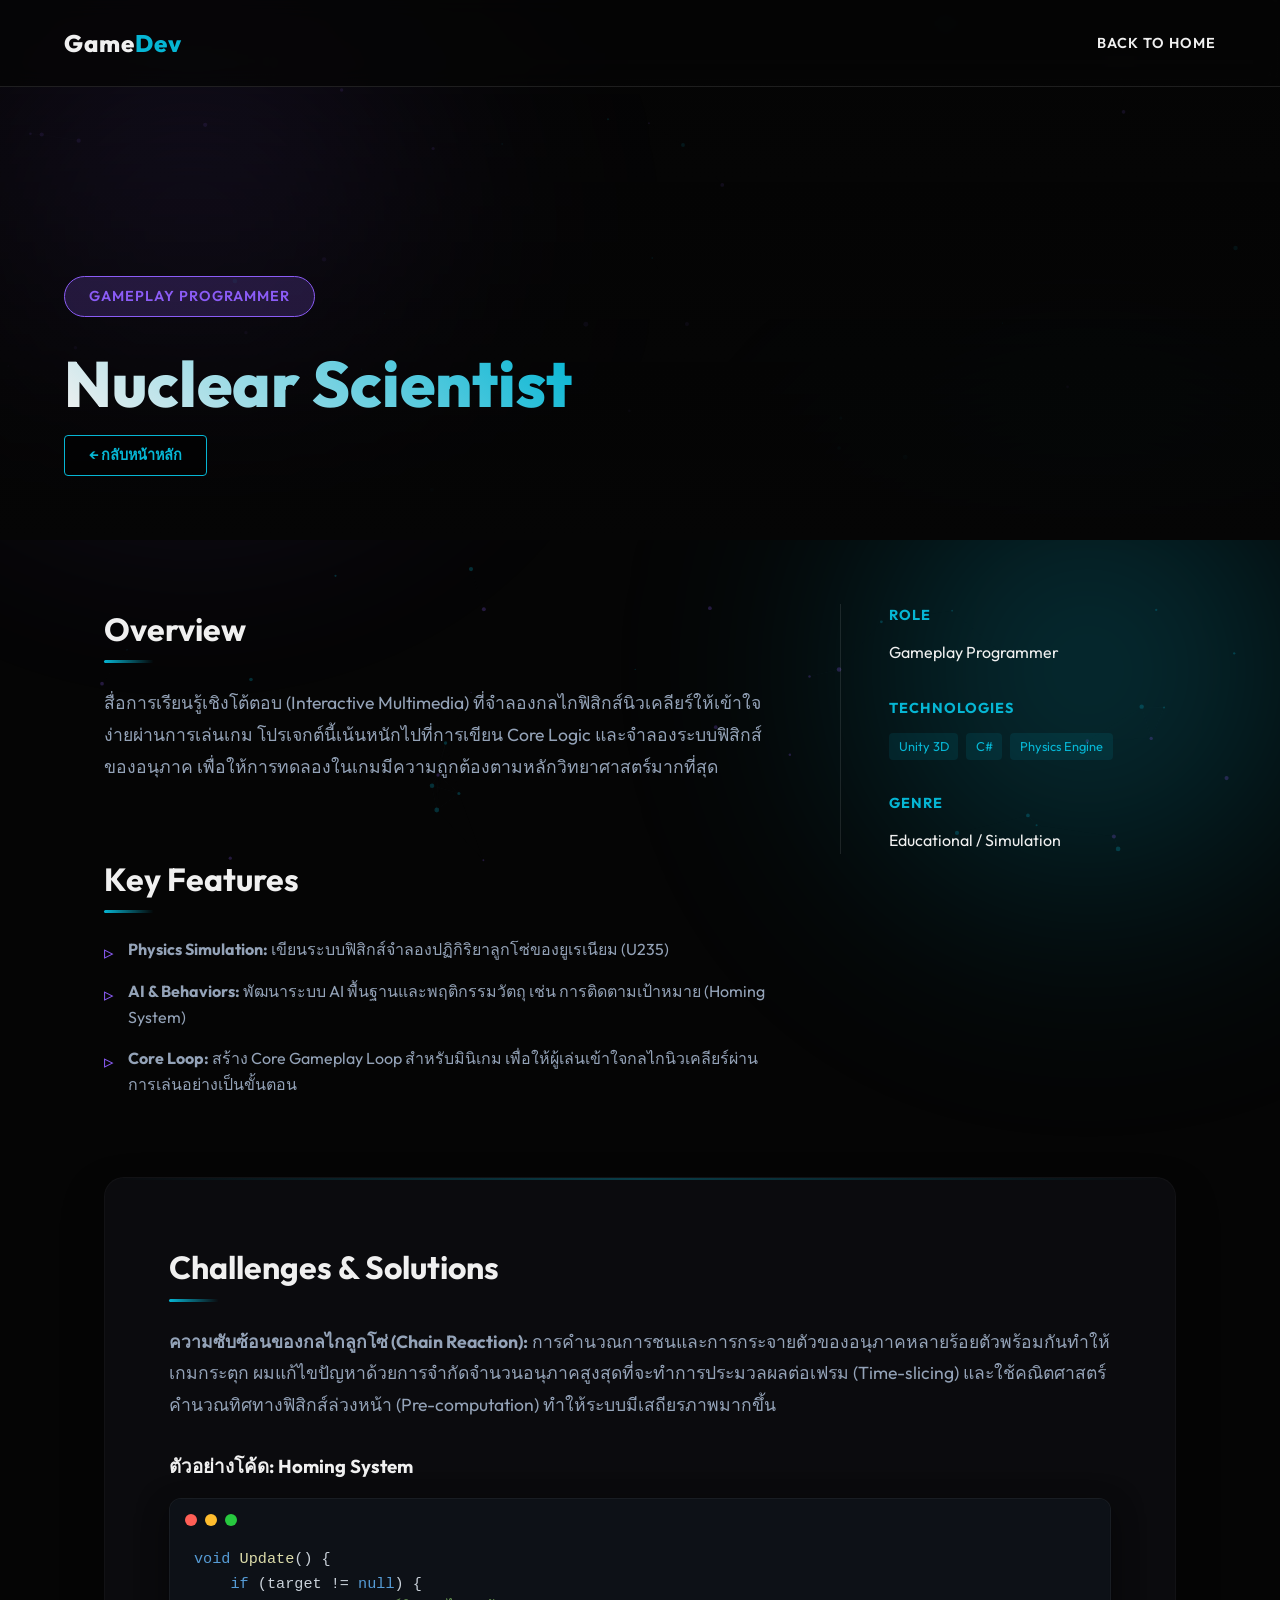
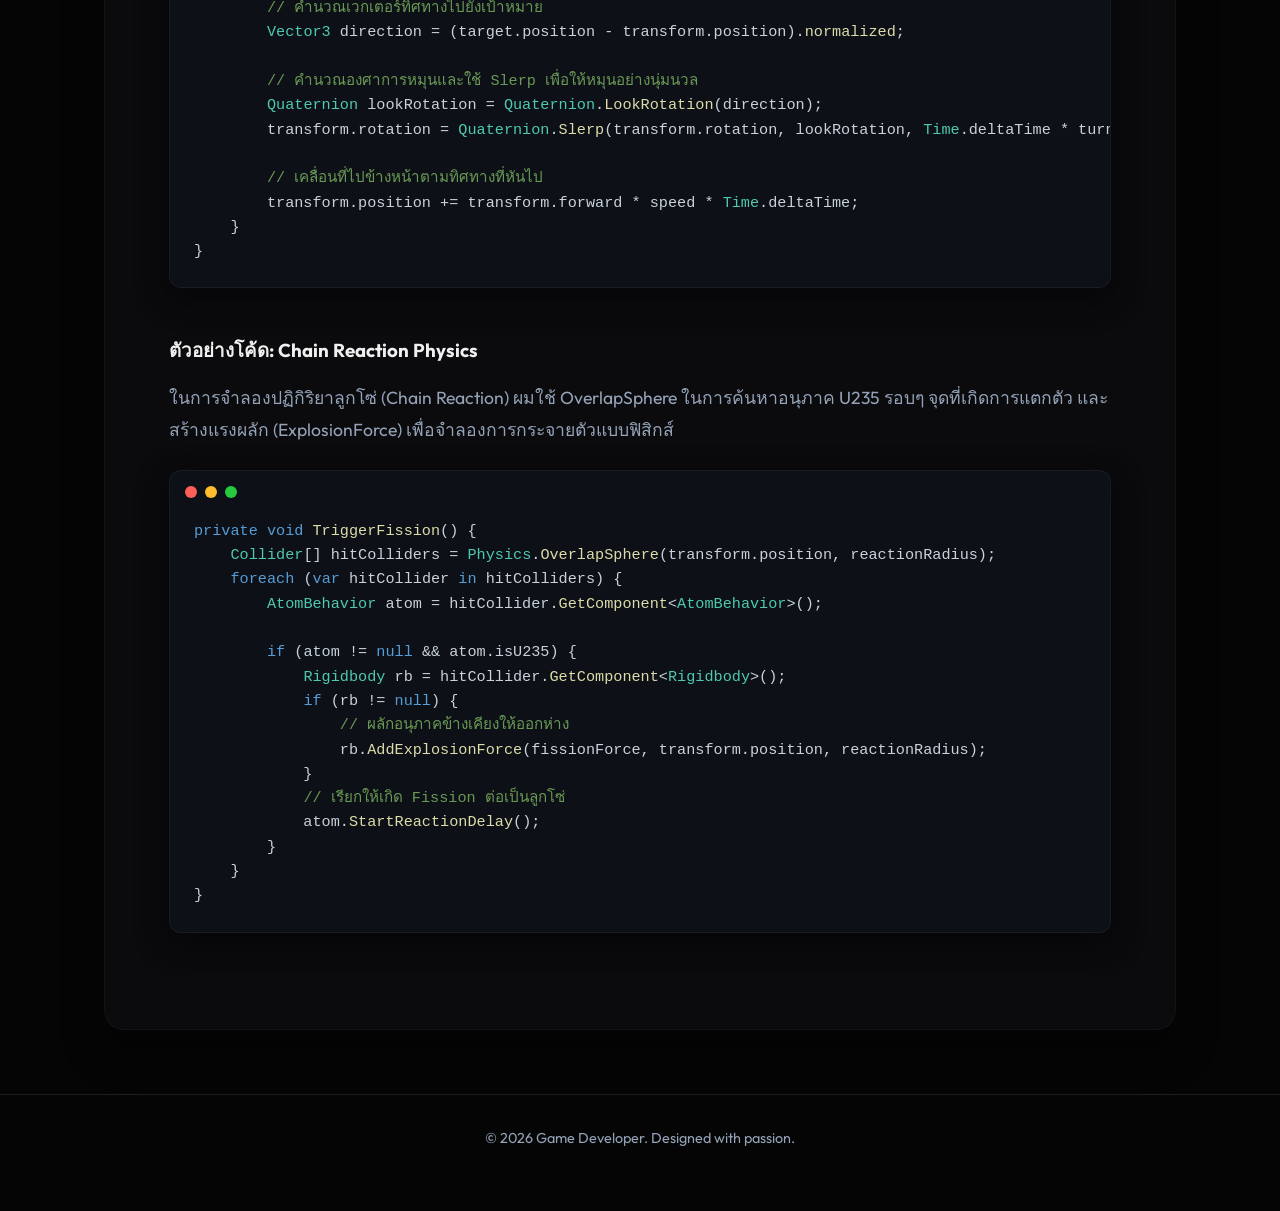
==== nuclear.html @ 1c3433eb "Add files via upload" ====
<!DOCTYPE html>
<html lang="th">
<head>
    <meta charset="UTF-8">
    <meta name="viewport" content="width=device-width, initial-scale=1.0">
    <title>Nuclear Scientist - Portfolio</title>
    <link href="https://fonts.googleapis.com/css2?family=Outfit:wght@300;400;600;800&display=swap" rel="stylesheet">
    <link rel="stylesheet" href="styles.css">
</head>
<body>
    <canvas id="bg-canvas"></canvas>
    
    <nav>
        <div class="logo">Game<span>Dev</span></div>
        <ul class="nav-links">
            <li><a href="index.html">Back to Home</a></li>
        </ul>
    </nav>

    <!-- Hero Section -->
    <header class="project-header" style="background-image: url('Image/Nuclear.png');">
        <div class="project-header-content">
            <span class="project-role-badge">Gameplay Programmer</span>
            <h1 class="project-title">Nuclear Scientist</h1>
            <a href="index.html#projects" class="btn btn-outline" style="background: rgba(0,0,0,0.5);">&larr; กลับหน้าหลัก</a>
        </div>
    </header>

    <main class="project-content">
        <div class="project-grid-layout">
            <!-- Left Column: Details -->
            <div class="project-main-info fade-in">
                <h2 class="project-section-title">Overview</h2>
                <p class="project-text">
                    สื่อการเรียนรู้เชิงโต้ตอบ (Interactive Multimedia) ที่จำลองกลไกฟิสิกส์นิวเคลียร์ให้เข้าใจง่ายผ่านการเล่นเกม 
                    โปรเจกต์นี้เน้นหนักไปที่การเขียน Core Logic และจำลองระบบฟิสิกส์ของอนุภาค เพื่อให้การทดลองในเกมมีความถูกต้องตามหลักวิทยาศาสตร์มากที่สุด
                </p>

                <h2 class="project-section-title" style="margin-top: 3rem;">Key Features</h2>
                <ul class="feature-list">
                    <li><strong>Physics Simulation:</strong> เขียนระบบฟิสิกส์จำลองปฏิกิริยาลูกโซ่ของยูเรเนียม (U235)</li>
                    <li><strong>AI & Behaviors:</strong> พัฒนาระบบ AI พื้นฐานและพฤติกรรมวัตถุ เช่น การติดตามเป้าหมาย (Homing System)</li>
                    <li><strong>Core Loop:</strong> สร้าง Core Gameplay Loop สำหรับมินิเกม เพื่อให้ผู้เล่นเข้าใจกลไกนิวเคลียร์ผ่านการเล่นอย่างเป็นขั้นตอน</li>
                </ul>
            </div>

            <!-- Right Column: Sidebar Info -->
            <div class="project-sidebar fade-in">
                <div class="sidebar-item">
                    <h4>Role</h4>
                    <p style="color: var(--text-primary);">Gameplay Programmer</p>
                </div>
                <div class="sidebar-item">
                    <h4>Technologies</h4>
                    <div class="tech-stack" style="flex-wrap: wrap;">
                        <span>Unity 3D</span>
                        <span>C#</span>
                        <span>Physics Engine</span>
                    </div>
                </div>
                <div class="sidebar-item">
                    <h4>Genre</h4>
                    <p style="color: var(--text-primary);">Educational / Simulation</p>
                </div>
            </div>
        </div>

        <!-- Code Section -->
        <div class="code-section fade-in">
            <h2 class="project-section-title">Challenges & Solutions</h2>
            <p class="project-text">
                <strong>ความซับซ้อนของกลไกลูกโซ่ (Chain Reaction):</strong> การคำนวณการชนและการกระจายตัวของอนุภาคหลายร้อยตัวพร้อมกันทำให้เกมกระตุก 
                ผมแก้ไขปัญหาด้วยการจำกัดจำนวนอนุภาคสูงสุดที่จะทำการประมวลผลต่อเฟรม (Time-slicing) และใช้คณิตศาสตร์คำนวณทิศทางฟิสิกส์ล่วงหน้า (Pre-computation) ทำให้ระบบมีเสถียรภาพมากขึ้น
            </p>
            
            <h3 style="color: var(--text-primary); margin: 2rem 0 1rem 0;">ตัวอย่างโค้ด: Homing System</h3>
            <pre class="code-snippet"><code><span class="code-keyword">void</span> <span class="code-function">Update</span>() {
    <span class="code-keyword">if</span> (target != <span class="code-keyword">null</span>) {
        <span class="code-comment">// คำนวณเวกเตอร์ทิศทางไปยังเป้าหมาย</span>
        <span class="code-type">Vector3</span> direction = (target.position - transform.position).<span class="code-function">normalized</span>;
        
        <span class="code-comment">// คำนวณองศาการหมุนและใช้ Slerp เพื่อให้หมุนอย่างนุ่มนวล</span>
        <span class="code-type">Quaternion</span> lookRotation = <span class="code-type">Quaternion</span>.<span class="code-function">LookRotation</span>(direction);
        transform.rotation = <span class="code-type">Quaternion</span>.<span class="code-function">Slerp</span>(transform.rotation, lookRotation, <span class="code-type">Time</span>.deltaTime * turnSpeed);
        
        <span class="code-comment">// เคลื่อนที่ไปข้างหน้าตามทิศทางที่หันไป</span>
        transform.position += transform.forward * speed * <span class="code-type">Time</span>.deltaTime;
    }
}</code></pre>

            <h3 style="color: var(--text-primary); margin: 3rem 0 1rem 0;">ตัวอย่างโค้ด: Chain Reaction Physics</h3>
            <p class="project-text">
                ในการจำลองปฏิกิริยาลูกโซ่ (Chain Reaction) ผมใช้ OverlapSphere ในการค้นหาอนุภาค U235 รอบๆ จุดที่เกิดการแตกตัว และสร้างแรงผลัก (ExplosionForce) เพื่อจำลองการกระจายตัวแบบฟิสิกส์
            </p>
            <pre class="code-snippet"><code><span class="code-keyword">private void</span> <span class="code-function">TriggerFission</span>() {
    <span class="code-type">Collider</span>[] hitColliders = <span class="code-type">Physics</span>.<span class="code-function">OverlapSphere</span>(transform.position, reactionRadius);
    <span class="code-keyword">foreach</span> (<span class="code-keyword">var</span> hitCollider <span class="code-keyword">in</span> hitColliders) {
        <span class="code-type">AtomBehavior</span> atom = hitCollider.<span class="code-function">GetComponent</span>&lt;<span class="code-type">AtomBehavior</span>&gt;();
        
        <span class="code-keyword">if</span> (atom != <span class="code-keyword">null</span> && atom.isU235) {
            <span class="code-type">Rigidbody</span> rb = hitCollider.<span class="code-function">GetComponent</span>&lt;<span class="code-type">Rigidbody</span>&gt;();
            <span class="code-keyword">if</span> (rb != <span class="code-keyword">null</span>) {
                <span class="code-comment">// ผลักอนุภาคข้างเคียงให้ออกห่าง</span>
                rb.<span class="code-function">AddExplosionForce</span>(fissionForce, transform.position, reactionRadius);
            }
            <span class="code-comment">// เรียกให้เกิด Fission ต่อเป็นลูกโซ่</span>
            atom.<span class="code-function">StartReactionDelay</span>(); 
        }
    }
}</code></pre>
        </div>
    </main>

    <footer>
        <p>&copy; 2026 Game Developer. Designed with passion.</p>
    </footer>

    <script src="script.js"></script>
</body>
</html>
---- styles.css ----
:root {
    --bg-color: #050505;
    --text-primary: #f0f0f0;
    --text-secondary: #94a3b8;
    --accent-primary: #8b5cf6;
    --accent-secondary: #06b6d4;
    --card-bg: rgba(255, 255, 255, 0.03);
    --card-border: rgba(255, 255, 255, 0.1);
    --font-main: 'Outfit', sans-serif;
}

* {
    margin: 0;
    padding: 0;
    box-sizing: border-box;
}

body {
    font-family: var(--font-main);
    background-color: var(--bg-color);
    color: var(--text-primary);
    line-height: 1.6;
    overflow-x: hidden;
}

/* Background Canvas */
#bg-canvas {
    position: fixed;
    top: 0;
    left: 0;
    width: 100vw;
    height: 100vh;
    z-index: -1;
    pointer-events: none;
    opacity: 0.6;
}

/* Navigation */
nav {
    display: flex;
    justify-content: space-between;
    align-items: center;
    padding: 1.5rem 5%;
    position: fixed;
    top: 0;
    width: 100%;
    z-index: 100;
    background: rgba(5, 5, 5, 0.8);
    backdrop-filter: blur(10px);
    border-bottom: 1px solid var(--card-border);
}

.logo {
    font-size: 1.5rem;
    font-weight: 800;
    letter-spacing: 1px;
}

.logo span {
    color: var(--accent-secondary);
}

.nav-links {
    display: flex;
    list-style: none;
    gap: 2rem;
}

.nav-links a {
    color: var(--text-primary);
    text-decoration: none;
    font-weight: 600;
    font-size: 0.9rem;
    text-transform: uppercase;
    letter-spacing: 1px;
    transition: color 0.3s ease;
}

.nav-links a:hover {
    color: var(--accent-primary);
}

/* Sections */
.section {
    padding: 6rem 5%;
    min-height: 100vh;
    display: flex;
    flex-direction: column;
    justify-content: center;
}

.section-title {
    font-size: 2.5rem;
    font-weight: 800;
    margin-bottom: 3rem;
    text-align: center;
    background: linear-gradient(to right, var(--text-primary), var(--text-secondary));
    -webkit-background-clip: text;
    -webkit-text-fill-color: transparent;
}

/* Hero Section */
.hero {
    height: 100vh;
    display: flex;
    align-items: center;
    padding: 0 5%;
}

.hero-content {
    max-width: 800px;
}

.subtitle {
    color: var(--accent-secondary);
    font-size: 1.2rem;
    font-weight: 600;
    margin-bottom: 1rem;
    text-transform: uppercase;
    letter-spacing: 2px;
}

.title {
    font-size: 4.5rem;
    font-weight: 800;
    line-height: 1.1;
    margin-bottom: 1.5rem;
}

.title span {
    background: linear-gradient(45deg, var(--accent-primary), var(--accent-secondary));
    -webkit-background-clip: text;
    -webkit-text-fill-color: transparent;
}

.description {
    font-size: 1.2rem;
    color: var(--text-secondary);
    margin-bottom: 2.5rem;
    max-width: 600px;
}

/* Buttons */
.btn {
    display: inline-block;
    padding: 0.8rem 2rem;
    border-radius: 4px;
    text-decoration: none;
    font-weight: 600;
    font-size: 1rem;
    transition: all 0.3s ease;
    cursor: pointer;
    border: none;
}

.btn-primary {
    background: linear-gradient(45deg, var(--accent-primary), var(--accent-secondary));
    color: white;
    box-shadow: 0 4px 15px rgba(139, 92, 246, 0.3);
}

.btn-primary:hover {
    transform: translateY(-2px);
    box-shadow: 0 6px 20px rgba(139, 92, 246, 0.5);
}

.btn-secondary {
    background: transparent;
    color: var(--text-primary);
    border: 1px solid var(--card-border);
    margin-left: 1rem;
}

.btn-secondary:hover {
    background: rgba(255, 255, 255, 0.05);
    border-color: var(--text-secondary);
}

.btn-outline {
    background: transparent;
    color: var(--accent-secondary);
    border: 1px solid var(--accent-secondary);
    padding: 0.5rem 1.5rem;
    font-size: 0.9rem;
}

.btn-outline:hover {
    background: var(--accent-secondary);
    color: #000;
}

.btn-large {
    padding: 1rem 3rem;
    font-size: 1.2rem;
}

/* About Section */
.about-grid {
    display: grid;
    grid-template-columns: 1fr 1fr;
    gap: 4rem;
    align-items: center;
}

.about-text p {
    color: var(--text-secondary);
    font-size: 1.1rem;
    margin-bottom: 1.5rem;
}

.skills h3 {
    font-size: 1.5rem;
    margin-bottom: 1.5rem;
    color: var(--text-primary);
}

.skill-tags {
    display: flex;
    flex-wrap: wrap;
    gap: 1rem;
}

.tag {
    background: var(--card-bg);
    border: 1px solid var(--card-border);
    padding: 0.5rem 1rem;
    border-radius: 20px;
    font-size: 0.9rem;
    color: var(--text-secondary);
    transition: all 0.3s ease;
}

.tag:hover {
    border-color: var(--accent-secondary);
    color: var(--accent-secondary);
    transform: translateY(-2px);
}

/* Projects Section */
.project-grid {
    display: grid;
    grid-template-columns: repeat(auto-fit, minmax(300px, 1fr));
    gap: 2rem;
}

.project-card {
    background: var(--card-bg);
    border: 1px solid var(--card-border);
    border-radius: 12px;
    overflow: hidden;
    transition: all 0.4s ease;
    backdrop-filter: blur(5px);
}

.project-card:hover {
    transform: translateY(-10px);
    border-color: var(--accent-primary);
    box-shadow: 0 10px 30px rgba(139, 92, 246, 0.2);
}

.project-image {
    width: 100%;
    height: 200px;
    background-size: cover;
    background-position: center;
    border-bottom: 1px solid var(--card-border);
    transition: transform 0.5s ease;
}

.project-card:hover .project-image {
    transform: scale(1.05);
}

.project-info {
    padding: 2rem;
    background: var(--card-bg);
    position: relative;
    z-index: 1;
}

.project-info h3 {
    font-size: 1.5rem;
    margin-bottom: 0.5rem;
}

.project-info p {
    color: var(--text-secondary);
    font-size: 0.95rem;
    margin-bottom: 1.5rem;
}

.tech-stack {
    display: flex;
    gap: 0.5rem;
    margin-bottom: 1.5rem;
}

.tech-stack span {
    font-size: 0.8rem;
    color: var(--accent-secondary);
    background: rgba(6, 182, 212, 0.1);
    padding: 0.2rem 0.6rem;
    border-radius: 4px;
}

/* Contact Section */
.contact-container {
    text-align: center;
    max-width: 600px;
    margin: 0 auto;
}

.contact-container p {
    color: var(--text-secondary);
    font-size: 1.2rem;
    margin-bottom: 2.5rem;
}

.social-links {
    margin-top: 3rem;
    display: flex;
    justify-content: center;
    gap: 2rem;
}

.social-links a {
    color: var(--text-secondary);
    text-decoration: none;
    font-size: 1rem;
    transition: color 0.3s ease;
}

.social-links a:hover {
    color: var(--accent-primary);
}

/* Footer */
footer {
    text-align: center;
    padding: 2rem;
    border-top: 1px solid var(--card-border);
    color: var(--text-secondary);
    font-size: 0.9rem;
}

/* Animations */
.fade-in {
    opacity: 0;
    transform: translateY(30px);
    transition: opacity 0.8s ease, transform 0.8s ease;
}

.fade-in.appear {
    opacity: 1;
    transform: translateY(0);
}

/* Responsive */
@media (max-width: 768px) {
    .title {
        font-size: 3rem;
    }
    
    .about-grid {
        grid-template-columns: 1fr;
    }
    
    .nav-links {
        display: none; /* Add a hamburger menu for real implementation */
    }
}

/* Modal Styles */
.modal {
    display: none; 
    position: fixed; 
    z-index: 1000; 
    left: 0;
    top: 0;
    width: 100%; 
    height: 100%; 
    overflow: auto; 
    background-color: rgba(0, 0, 0, 0.8); 
    backdrop-filter: blur(5px);
    opacity: 0;
    transition: opacity 0.3s ease;
}

.modal.show {
    display: block;
    opacity: 1;
}

.modal-content {
    background-color: var(--bg-color);
    margin: 5% auto; 
    padding: 2rem;
    border: 1px solid var(--card-border);
    border-radius: 12px;
    width: 80%;
    max-width: 800px;
    position: relative;
    transform: translateY(-50px);
    transition: transform 0.3s ease;
    box-shadow: 0 10px 30px rgba(139, 92, 246, 0.2);
}

.modal.show .modal-content {
    transform: translateY(0);
}

.close-modal {
    color: var(--text-secondary);
    float: right;
    font-size: 28px;
    font-weight: bold;
    cursor: pointer;
    transition: color 0.3s ease;
}

.close-modal:hover,
.close-modal:focus {
    color: var(--accent-primary);
    text-decoration: none;
    cursor: pointer;
}

.modal-image {
    width: 100%;
    height: auto;
    max-height: 400px;
    object-fit: cover;
    border-radius: 8px;
    margin-bottom: 1.5rem;
    border: 1px solid var(--card-border);
}

.modal-title {
    font-size: 2rem;
    margin-bottom: 1rem;
    color: var(--text-primary);
}

.modal-body h3 {
    color: var(--accent-secondary);
    margin-top: 1.5rem;
    margin-bottom: 0.5rem;
    font-size: 1.2rem;
}

.modal-body p, .modal-body ul {
    color: var(--text-secondary);
    margin-bottom: 1rem;
    line-height: 1.6;
}

.modal-body ul {
    padding-left: 1.5rem;
}

.modal-body li {
    margin-bottom: 0.5rem;
}

/* Code Snippet Styles */
pre.code-snippet {
    background-color: #0d1117;
    border: 1px solid rgba(255,255,255,0.05);
    border-radius: 12px;
    padding: 3rem 1.5rem 1.5rem 1.5rem;
    overflow-x: auto;
    margin-bottom: 2rem;
    font-family: 'Consolas', 'Courier New', monospace;
    font-size: 0.95rem;
    color: #c9d1d9;
    position: relative;
    box-shadow: 0 10px 30px rgba(0,0,0,0.5);
}

pre.code-snippet::before {
    content: '';
    position: absolute;
    top: 15px;
    left: 15px;
    width: 12px;
    height: 12px;
    border-radius: 50%;
    background: #ff5f56;
    box-shadow: 20px 0 0 #ffbd2e, 40px 0 0 #27c93f;
}

pre.code-snippet code {
    white-space: pre;
}

/* Syntax Highlighting Colors */
.code-keyword { color: #569cd6; }
.code-type { color: #4ec9b0; }
.code-function { color: #dcdcaa; }
.code-string { color: #ce9178; }
.code-comment { color: #6a9955; }
.code-number { color: #b5cea8; }

/* Portfolio Case Study Layout */
.project-header {
    position: relative;
    width: 100%;
    height: 60vh;
    min-height: 400px;
    display: flex;
    align-items: flex-end;
    padding: 4rem 5%;
    background-size: cover;
    background-position: center;
    background-attachment: fixed;
}

.project-header::before {
    content: '';
    position: absolute;
    top: 0;
    left: 0;
    width: 100%;
    height: 100%;
    background: linear-gradient(to top, var(--bg-color) 0%, rgba(5, 5, 5, 0.4) 100%);
}

.project-header-content {
    position: relative;
    z-index: 10;
    max-width: 1000px;
}

.project-title {
    font-size: 4rem;
    font-weight: 800;
    margin-bottom: 1rem;
    line-height: 1.1;
    background: linear-gradient(45deg, var(--text-primary), var(--accent-secondary));
    -webkit-background-clip: text;
    -webkit-text-fill-color: transparent;
}

.project-role-badge {
    display: inline-block;
    background: rgba(139, 92, 246, 0.2);
    color: var(--accent-primary);
    border: 1px solid var(--accent-primary);
    padding: 0.5rem 1.5rem;
    border-radius: 30px;
    font-weight: 600;
    margin-bottom: 2rem;
    letter-spacing: 1px;
    text-transform: uppercase;
    font-size: 0.9rem;
}

.project-content {
    padding: 4rem 5%;
    max-width: 1200px;
    margin: 0 auto;
}

.project-grid-layout {
    display: grid;
    grid-template-columns: 2fr 1fr;
    gap: 4rem;
    margin-bottom: 4rem;
}

@media (max-width: 900px) {
    .project-grid-layout {
        grid-template-columns: 1fr;
    }
}

.project-section-title {
    font-size: 2rem;
    color: var(--text-primary);
    margin-bottom: 2rem;
    border-left: none;
    padding-left: 0;
    position: relative;
    display: inline-block;
}

.project-section-title::after {
    content: '';
    position: absolute;
    bottom: -8px;
    left: 0;
    width: 50px;
    height: 3px;
    background: linear-gradient(90deg, var(--accent-secondary), transparent);
    border-radius: 2px;
}

.project-text {
    color: var(--text-secondary);
    font-size: 1.1rem;
    line-height: 1.8;
    margin-bottom: 1.5rem;
}

.project-sidebar {
    background: transparent;
    border: none;
    border-left: 1px solid rgba(255, 255, 255, 0.1);
    border-radius: 0;
    padding: 0 0 0 3rem;
    height: fit-content;
}

.sidebar-item {
    margin-bottom: 2rem;
}

.sidebar-item:last-child {
    margin-bottom: 0;
}

.sidebar-item h4 {
    color: var(--accent-secondary);
    margin-bottom: 0.8rem;
    text-transform: uppercase;
    font-size: 0.9rem;
    letter-spacing: 1px;
}

.feature-list {
    list-style: none;
}

.feature-list li {
    color: var(--text-secondary);
    margin-bottom: 1rem;
    padding-left: 1.5rem;
    position: relative;
    line-height: 1.6;
}

.feature-list li::before {
    content: '▹';
    position: absolute;
    left: 0;
    color: var(--accent-primary);
    font-size: 1.2rem;
}

.code-section {
    margin-top: 4rem;
    background: rgba(15, 15, 20, 0.6);
    border: 1px solid rgba(255, 255, 255, 0.03);
    border-radius: 20px;
    padding: 4rem;
    position: relative;
    overflow: hidden;
    box-shadow: 0 20px 40px rgba(0,0,0,0.4);
}

.code-section::before {
    content: '';
    position: absolute;
    top: 0; left: 0; width: 100%; height: 2px;
    background: linear-gradient(90deg, transparent, var(--accent-secondary), transparent);
    opacity: 0.3;
}


/* Premium Hero Showcase */
.premium-hero {
    display: flex;
    justify-content: space-between;
    align-items: center;
    max-width: 1400px;
    margin: 0 auto;
    padding-top: 5rem;
}
.premium-hero .hero-content {
    flex: 1;
    max-width: 600px;
    z-index: 10;
}
.hero-badge {
    display: inline-block;
    padding: 0.5rem 1rem;
    background: rgba(139, 92, 246, 0.15);
    border: 1px solid rgba(139, 92, 246, 0.3);
    color: var(--accent-secondary);
    border-radius: 50px;
    font-size: 0.9rem;
    font-weight: 600;
    margin-bottom: 1.5rem;
    letter-spacing: 1px;
    text-transform: uppercase;
}
.hero-showcase {
    flex: 1;
    display: flex;
    justify-content: flex-end;
    align-items: center;
    perspective: 1200px;
    height: 100vh;
}
.showcase-container {
    position: relative;
    width: 450px;
    height: 300px;
    transform-style: preserve-3d;
    transform: rotateY(-15deg) rotateX(5deg);
    animation: floatShowcase 6s ease-in-out infinite;
}
.sc-card {
    position: absolute;
    top: 0; left: 0;
    width: 100%; height: 100%;
    background-size: cover;
    background-position: center;
    border-radius: 16px;
    box-shadow: 0 30px 60px rgba(0,0,0,0.6), 0 0 0 1px rgba(255,255,255,0.1);
    transition: all 0.5s cubic-bezier(0.25, 1, 0.5, 1);
}
.sc-card::after {
    content: '';
    position: absolute;
    inset: 0;
    border-radius: 16px;
    background: linear-gradient(135deg, rgba(255,255,255,0.1) 0%, transparent 100%);
}
.sc-card-1 {
    transform: translateZ(50px);
    z-index: 3;
}
.sc-card-2 {
    transform: translateZ(-20px) translateX(-40px) translateY(-30px);
    opacity: 0.8;
    z-index: 2;
    filter: brightness(0.6);
}
.sc-card-3 {
    transform: translateZ(-90px) translateX(40px) translateY(40px);
    opacity: 0.5;
    z-index: 1;
    filter: brightness(0.4);
}
.showcase-container:hover .sc-card-1 {
    transform: translateZ(80px) rotateY(-5deg);
}
.showcase-container:hover .sc-card-2 {
    transform: translateZ(-10px) translateX(-60px) translateY(-40px) rotateY(-5deg);
    opacity: 0.9;
    filter: brightness(0.8);
}
.showcase-container:hover .sc-card-3 {
    transform: translateZ(-80px) translateX(60px) translateY(50px) rotateY(-5deg);
    opacity: 0.7;
    filter: brightness(0.6);
}
@keyframes floatShowcase {
    0%, 100% { transform: rotateY(-15deg) rotateX(5deg) translateY(0); }
    50% { transform: rotateY(-15deg) rotateX(5deg) translateY(-20px); }
}
/* Responsive for mobile */
@media (max-width: 992px) {
    .premium-hero { flex-direction: column; text-align: center; justify-content: center; }
    .hero-showcase { display: none; }
}
/* Ambient Glow Background */
body::before, body::after {
    content: '';
    position: fixed;
    width: 50vw;
    height: 50vw;
    max-width: 800px;
    max-height: 800px;
    border-radius: 50%;
    filter: blur(120px);
    z-index: -3;
    opacity: 0.35;
    animation: floatGlow 20s infinite alternate ease-in-out;
    pointer-events: none;
}
body::before {
    background: radial-gradient(circle, var(--accent-primary) 0%, transparent 70%);
    top: -10%;
    left: -10%;
}
body::after {
    background: radial-gradient(circle, var(--accent-secondary) 0%, transparent 70%);
    bottom: -10%;
    right: -10%;
    animation-delay: -10s;
}
@keyframes floatGlow {
    0% { transform: translate(0, 0) scale(1); }
    50% { transform: translate(10%, 5%) scale(1.1); }
    100% { transform: translate(-5%, 15%) scale(1.2); }
}

/* Profile Image Updates */
.about-grid {
    grid-template-columns: 280px 1.5fr 1fr;
    gap: 3rem;
}
.profile-frame {
    width: 250px;
    height: 250px;
    border-radius: 50%;
    overflow: hidden;
    border: 3px solid rgba(255,255,255,0.05);
    box-shadow: 0 10px 30px rgba(0,0,0,0.5), 0 0 0 6px rgba(139, 92, 246, 0.15);
    margin: 0 auto;
    transition: transform 0.3s ease, box-shadow 0.3s ease;
}
.profile-frame:hover {
    transform: translateY(-5px);
    box-shadow: 0 15px 35px rgba(0,0,0,0.6), 0 0 0 6px rgba(139, 92, 246, 0.3);
}
.profile-frame img {
    width: 100%;
    height: 100%;
    object-fit: cover;
}
@media (max-width: 992px) {
    .about-grid { grid-template-columns: 1fr; }
    .about-image { margin-bottom: 2rem; }
}

/* Override for equal height project cards */
.project-card {
    display: flex !important;
    flex-direction: column !important;
    height: 100% !important;
}

.project-info {
    display: flex !important;
    flex-direction: column !important;
    flex-grow: 1 !important;
}

.project-info .btn {
    margin-top: auto !important;
    align-self: flex-start !important;
}

/* Fix for stretched grid rows */
.project-grid {
    align-content: start !important;
}

.projects-slider-track {
    align-items: flex-start !important;
}
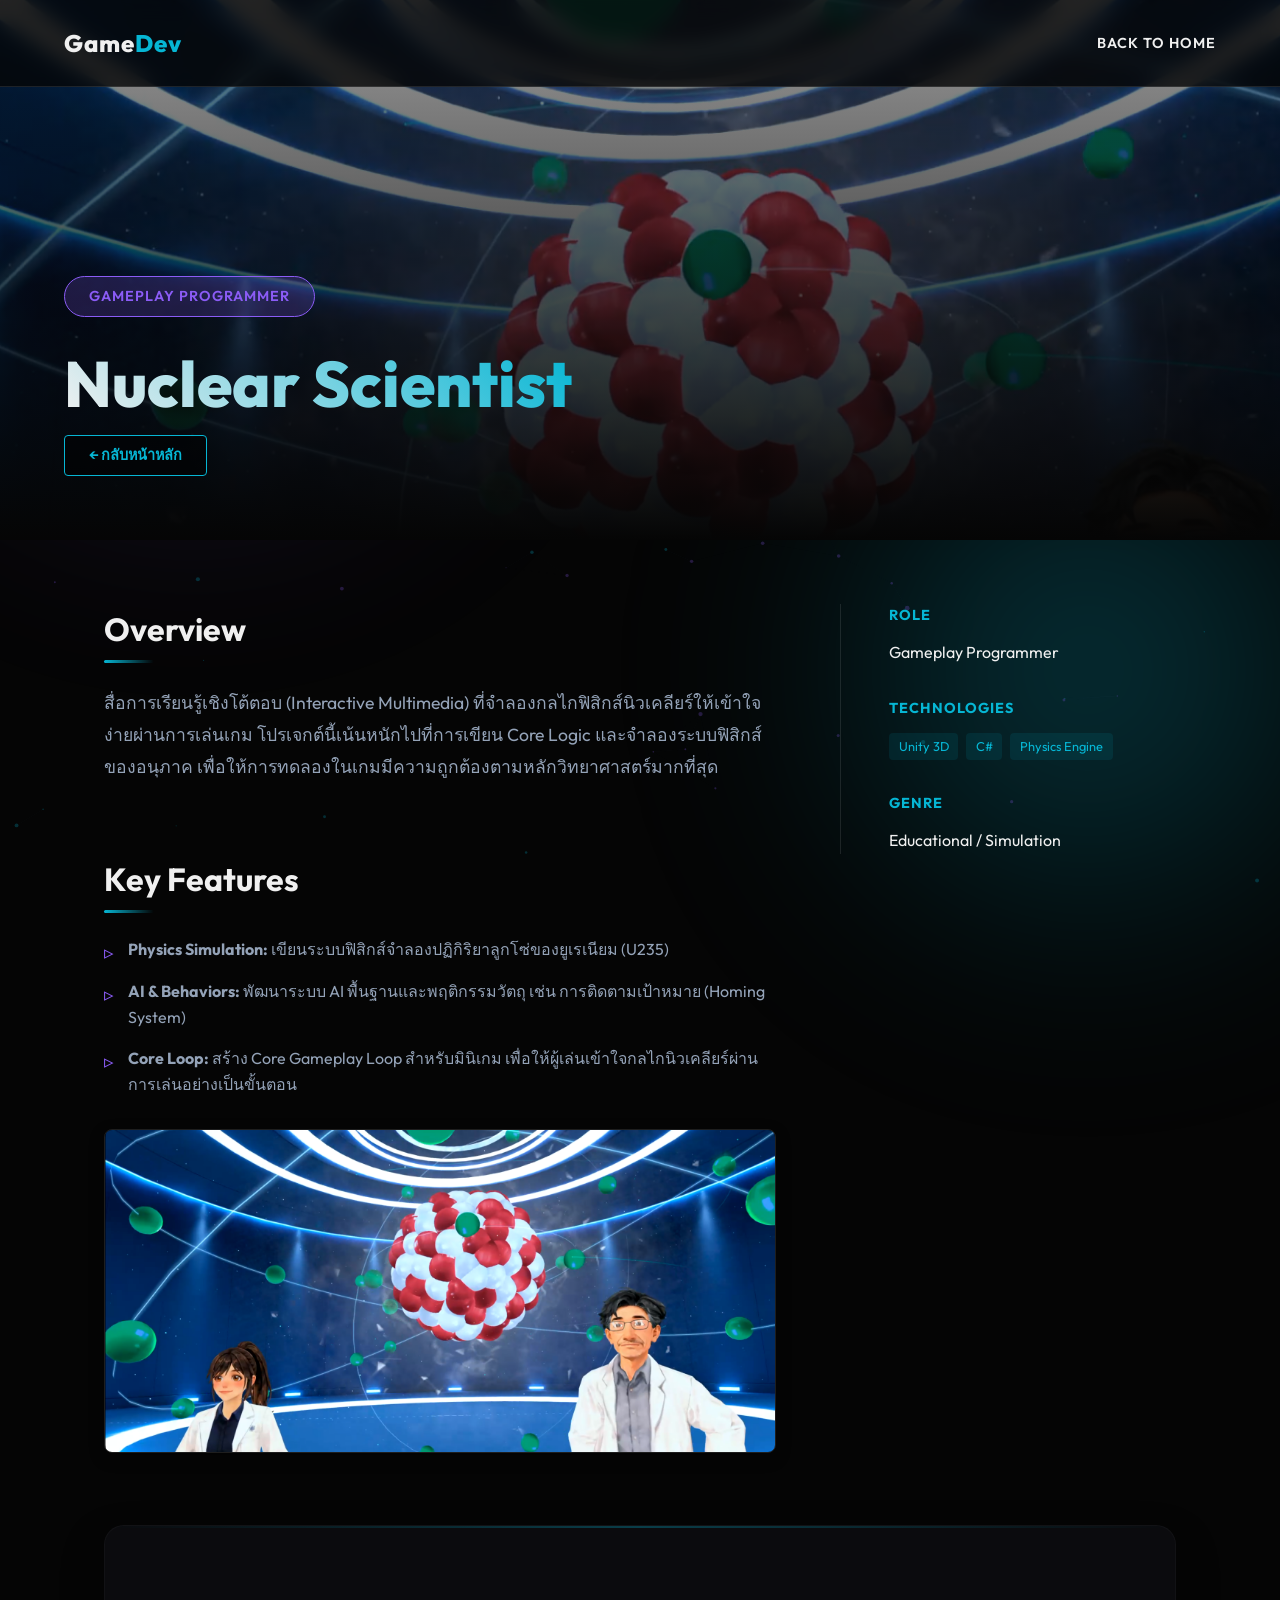
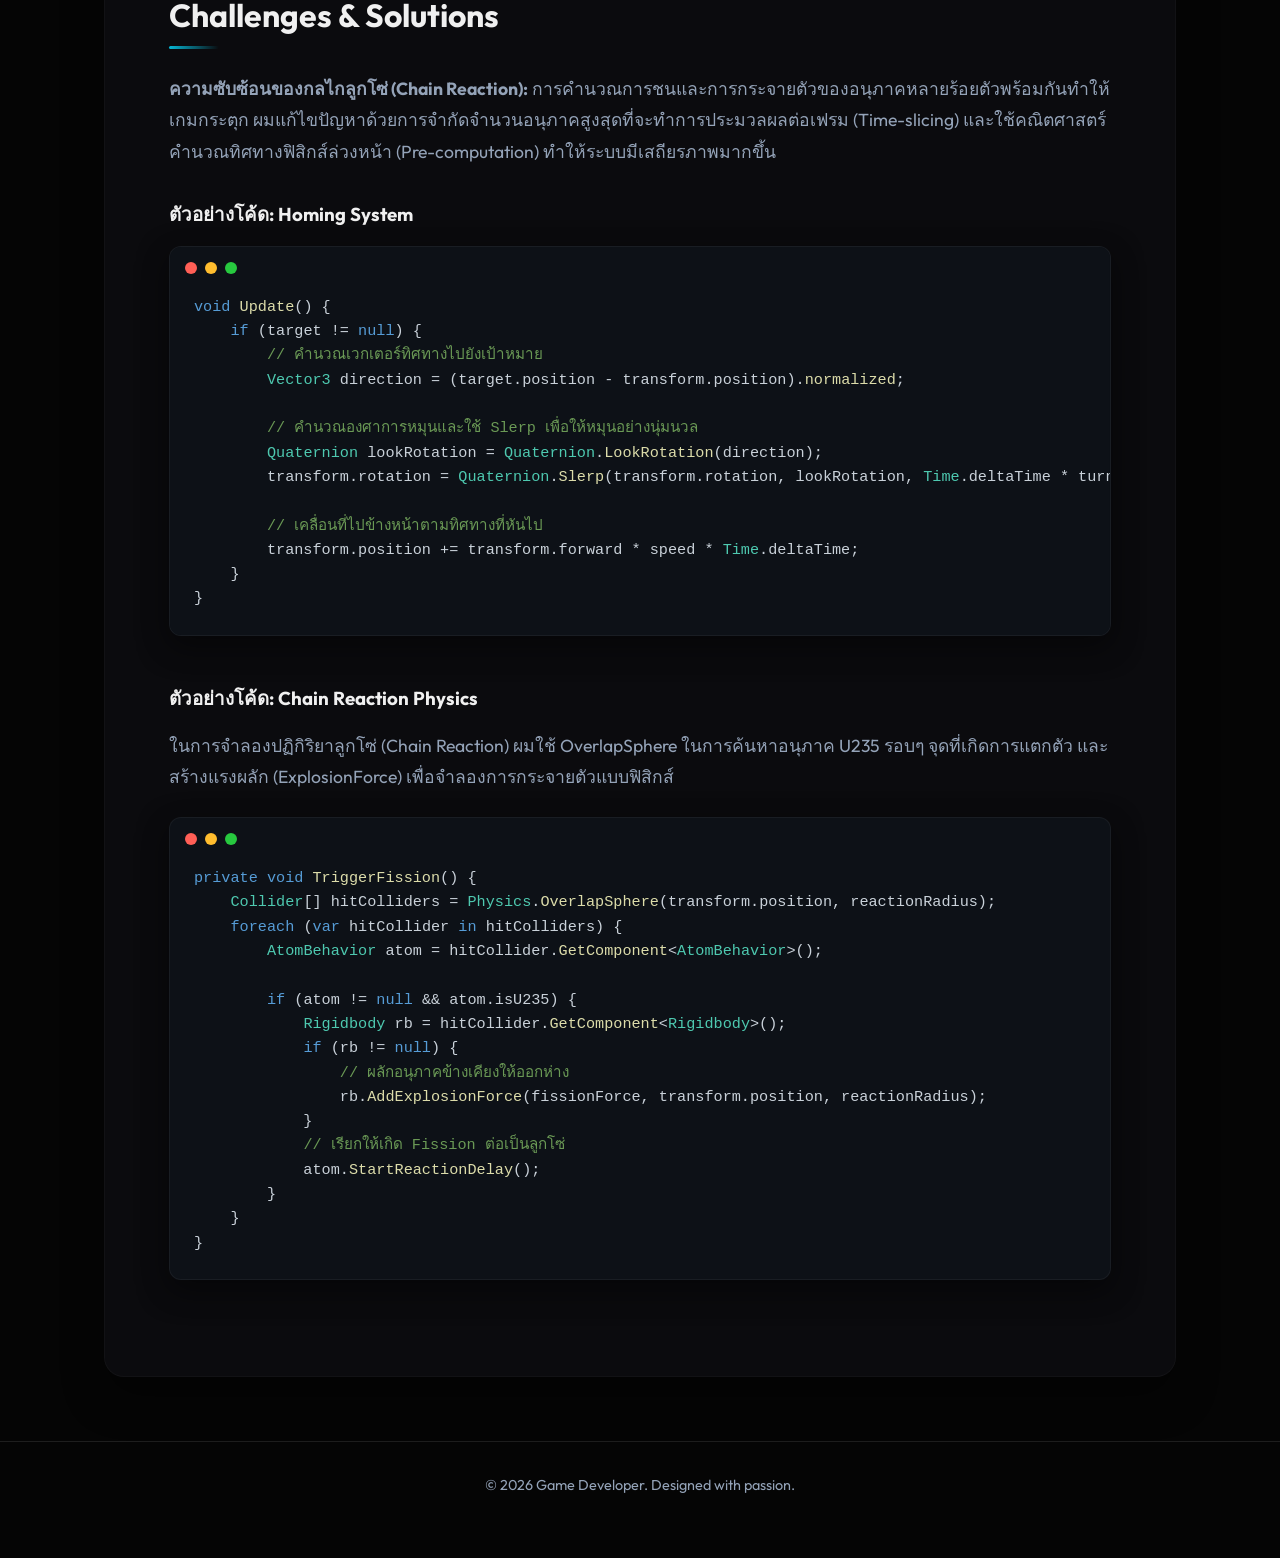
==== commit c523bcd6: "Update Nuclear Scientist image to new version and enhance styling" ====
--- a/nuclear.html
+++ b/nuclear.html
@@ -18,7 +18,7 @@
     </nav>
 
     <!-- Hero Section -->
-    <header class="project-header" style="background-image: url('Image/Nuclear.png');">
+    <header class="project-header" style="background-image: url('Image/Nuclear.png'); background-position: center; background-size: cover;">
         <div class="project-header-content">
             <span class="project-role-badge">Gameplay Programmer</span>
             <h1 class="project-title">Nuclear Scientist</h1>
@@ -42,6 +42,9 @@
                     <li><strong>AI & Behaviors:</strong> พัฒนาระบบ AI พื้นฐานและพฤติกรรมวัตถุ เช่น การติดตามเป้าหมาย (Homing System)</li>
                     <li><strong>Core Loop:</strong> สร้าง Core Gameplay Loop สำหรับมินิเกม เพื่อให้ผู้เล่นเข้าใจกลไกนิวเคลียร์ผ่านการเล่นอย่างเป็นขั้นตอน</li>
                 </ul>
+                <div style="margin-top: 2rem;">
+                    <img src="Image/Nuclear.png" style="width: 100%; border-radius: 8px; border: 1px solid rgba(255,255,255,0.1); box-shadow: 0 5px 15px rgba(0,0,0,0.3);">
+                </div>
             </div>
 
             <!-- Right Column: Sidebar Info -->
--- a/styles.css
+++ b/styles.css
@@ -683,15 +683,15 @@
 }
 .hero-badge {
     display: inline-block;
-    padding: 0.5rem 1rem;
-    background: rgba(139, 92, 246, 0.15);
-    border: 1px solid rgba(139, 92, 246, 0.3);
-    color: var(--accent-secondary);
-    border-radius: 50px;
-    font-size: 0.9rem;
-    font-weight: 600;
+    padding: 0.4rem 1.2rem;
+    background: transparent;
+    border: 1px solid rgba(255, 255, 255, 0.2);
+    color: rgba(255, 255, 255, 0.9);
+    border-radius: 30px;
+    font-size: 0.85rem;
+    font-weight: 400;
     margin-bottom: 1.5rem;
-    letter-spacing: 1px;
+    letter-spacing: 2px;
     text-transform: uppercase;
 }
 .hero-showcase {
@@ -852,3 +852,97 @@
 .projects-slider-track {
     align-items: flex-start !important;
 }
+/* Hero Background Slider Styles */
+.hero {
+    position: relative;
+    overflow: hidden;
+}
+
+.hero-bg-slider {
+    position: absolute;
+    top: 0;
+    left: 0;
+    width: 100%;
+    height: 100%;
+    z-index: -1;
+}
+
+.hero-slide {
+    position: absolute;
+    top: 0;
+    left: 0;
+    width: 100%;
+    height: 100%;
+    background-size: cover;
+    background-position: center;
+    opacity: 0;
+    transition: opacity 1s ease-in-out;
+}
+
+.hero-slide.active {
+    opacity: 1;
+}
+
+.hero-overlay {
+    position: absolute;
+    top: 0;
+    left: 0;
+    width: 100%;
+    height: 100%;
+    background: linear-gradient(to right, rgba(26,26,36,0.95) 0%, rgba(26,26,36,0.7) 50%, rgba(26,26,36,0.4) 100%);
+    z-index: 1;
+}
+
+.slider-btn {
+    position: absolute;
+    top: 50%;
+    transform: translateY(-50%);
+    background: transparent;
+    color: rgba(255, 255, 255, 0.5);
+    border: 1px solid rgba(255, 255, 255, 0.2);
+    width: 50px;
+    height: 50px;
+    display: flex;
+    justify-content: center;
+    align-items: center;
+    font-size: 20px;
+    cursor: pointer;
+    z-index: 2;
+    border-radius: 50%;
+    transition: all 0.3s ease;
+}
+
+.slider-btn:hover {
+    background: white;
+    color: black;
+    border-color: white;
+}
+
+.prev-btn { left: 20px; }
+.next-btn { right: 20px; }
+
+/* Minimal Hero Buttons */
+.hero-content .btn {
+    border-radius: 30px;
+    font-weight: 500;
+}
+.hero-content .btn-primary {
+    background: white;
+    color: black;
+    border: 1px solid white;
+    box-shadow: none;
+}
+.hero-content .btn-primary:hover {
+    background: transparent;
+    color: white;
+    transform: none;
+}
+.hero-content .btn-secondary {
+    border: 1px solid rgba(255, 255, 255, 0.3);
+    color: white;
+}
+.hero-content .btn-secondary:hover {
+    background: white;
+    color: black;
+    border-color: white;
+}
